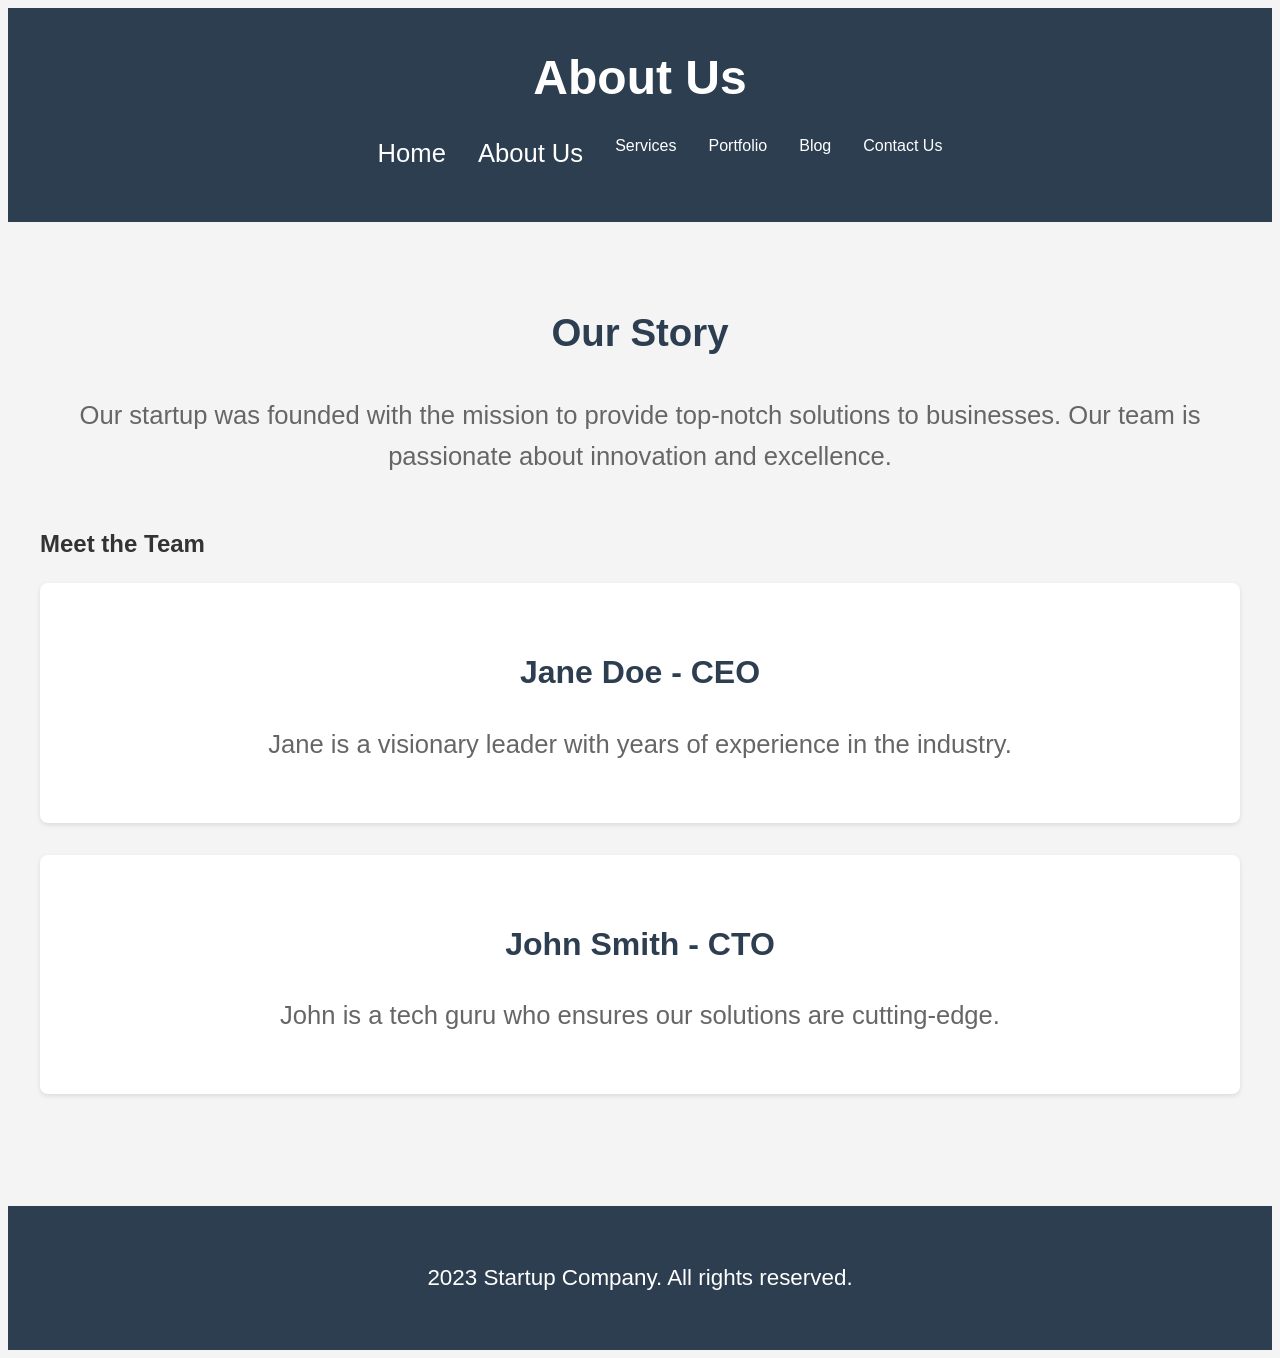
==== src/about-us.html @ 15a6e271 "add about-us.html and about-us.css for about-us-page" ====
<!DOCTYPE html>
<html lang="en">
<head>
    <meta charset="UTF-8">
    <meta name="viewport" content="width=device-width, initial-scale=1.0">
    <meta name="description" content="Learn more about our startup company, our values, and our team.">
    <title>About Us | Startup Website</title>
    <link rel="stylesheet" href="../styles/about-us.css">
</head>
<body>
    <header class="main-header">
        <h1>About Us</h1>
        <nav class="main-nav">
            <ul>
                <li><a href="../src/index.html">Home</a></li>
                <li><a href="../src/about-us.html">About Us</a></li>
                <li>Services</li>
                <li>Portfolio</li>
                <li>Blog</li>
                <li>Contact Us</li>
            </ul>
        </nav>
    </header>
    <main class="content-wrapper">
        <section class="about-intro">
            <h2>Our Story</h2>
            <p>Our startup was founded with the mission to provide top-notch solutions to businesses. Our team is passionate about innovation and excellence.</p>
        </section>
        <section class="team">
            <h2>Meet the Team</h2>
            <div class="team-member">
                <h3>Jane Doe - CEO</h3>
                <p>Jane is a visionary leader with years of experience in the industry.</p>
            </div>
            <div class="team-member">
                <h3>John Smith - CTO</h3>
                <p>John is a tech guru who ensures our solutions are cutting-edge.</p>
            </div>
            <!-- Add more team members as needed -->
        </section>
    </main>
    <footer class="main-footer">
        <p> 2023 Startup Company. All rights reserved.</p>
    </footer>
</body>
</html>
---- styles/about-us.css ----
body {
    font-family: Arial, sans-serif;
    background-color: #f4f4f4;
    color: #333;
    line-height: 1.6;
}

main {
    max-width: 1200px;
    margin: 0 auto;
    padding: 2rem;
}

/* Header Styles */
.main-header {
    background-color: #2c3e50;
    color: white;
    padding: 2rem;
    text-align: center;
}

.main-header h1 {
    font-size: 3rem;
    margin: 0;
}

.main-nav ul {
    list-style: none;
    display: flex;
    justify-content: center;
    gap: 2rem;
}

.main-nav a {
    color: white;
    text-decoration: none;
    font-size: 1.6rem;
}

.main-nav a:hover {
    text-decoration: underline;
}

/* About Intro Section Styles */
.about-intro {
    text-align: center;
    margin: 3rem 0;
}

.about-intro h2 {
    font-size: 2.4rem;
    color: #2c3e50;
}

.about-intro p {
    font-size: 1.6rem;
    color: #666;
}

/* Team Section Styles */
.team {
    margin-top: 3rem;
}

.team-member {
    background-color: white;
    border-radius: 8px;
    box-shadow: 0 2px 5px rgba(0, 0, 0, 0.1);
    padding: 2rem;
    margin-bottom: 2rem;
    text-align: center;
}

.team-member h3 {
    font-size: 2rem;
    color: #2c3e50;
    margin-bottom: 0.5rem;
}

.team-member p {
    font-size: 1.6rem;
    color: #666;
}

/* Footer Styles */
.main-footer {
    background-color: #2c3e50;
    color: white;
    text-align: center;
    padding: 2rem;
    margin-top: 3rem;
}

.main-footer p {
    font-size: 1.4rem;
}

/* Responsive Design */
@media screen and (max-width: 768px) {
    .main-header h1 {
        font-size: 2.4rem;
    }

    .main-nav ul {
        flex-direction: column;
        gap: 1rem;
    }

    .about-intro {
        padding: 1rem;
    }

    .team-member {
        padding: 1.5rem;
    }

    .team-member h3 {
        font-size: 1.8rem;
    }

    .team-member p {
        font-size: 1.4rem;
    }
}
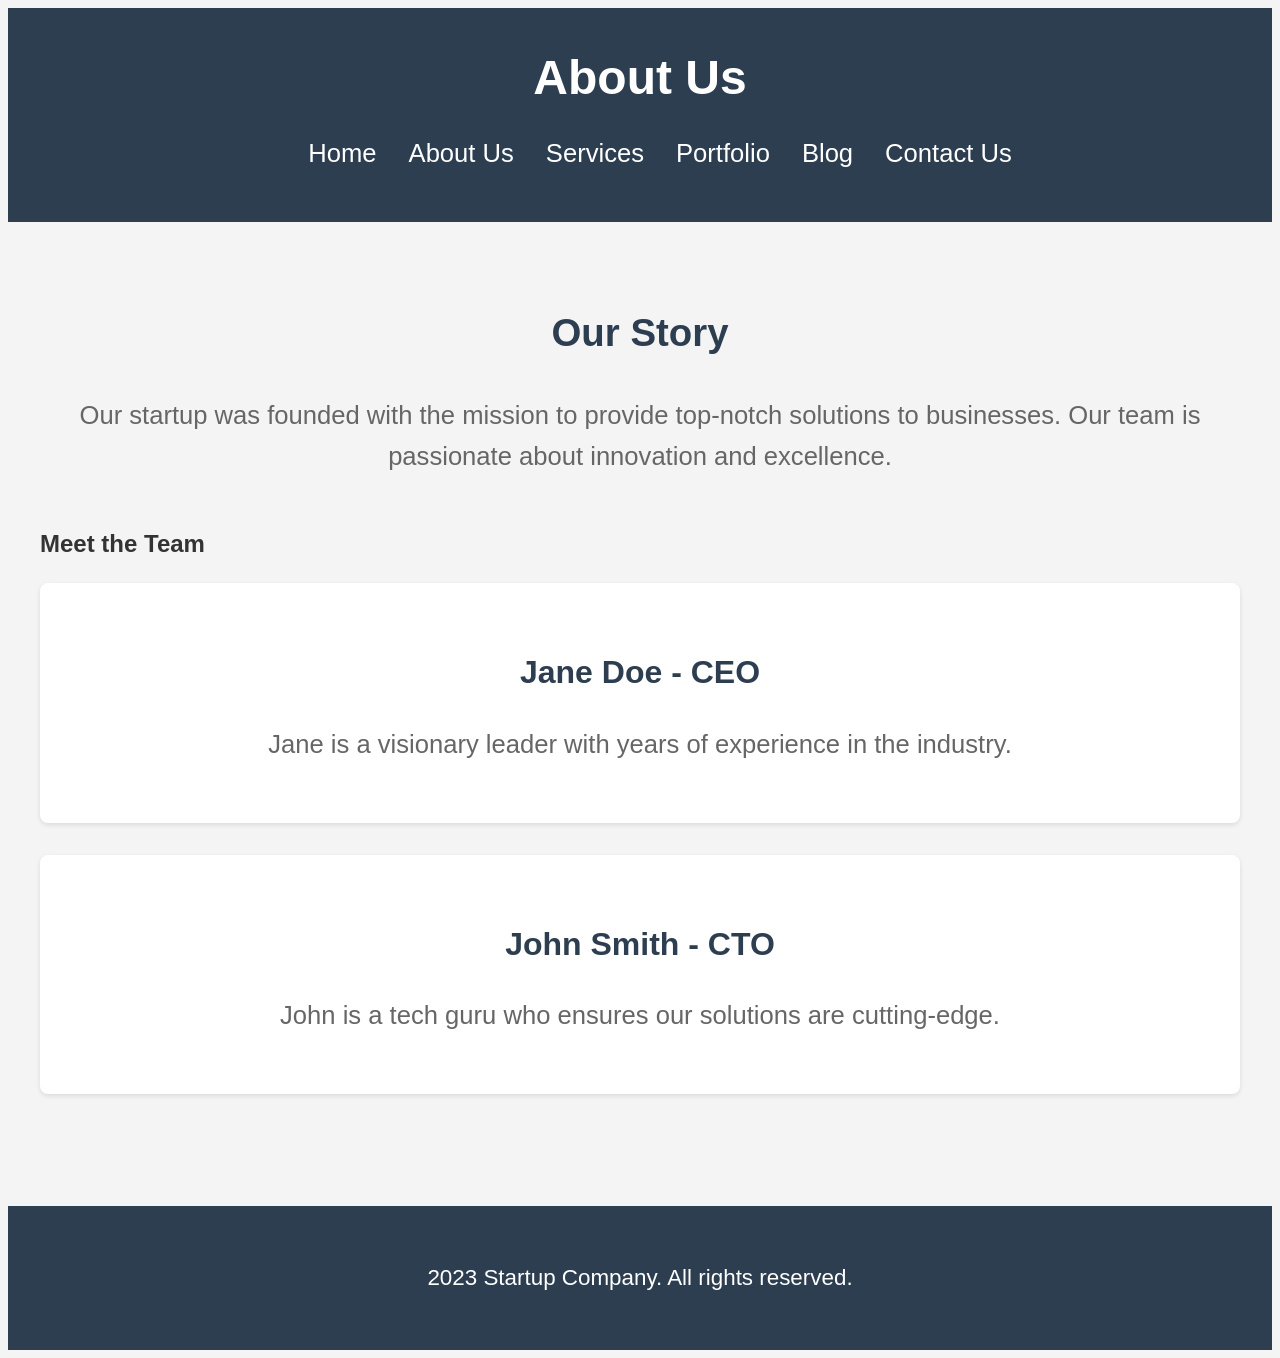
==== commit b72239ca: "initial release" ====
--- a/src/about-us.html
+++ b/src/about-us.html
@@ -14,10 +14,10 @@
             <ul>
                 <li><a href="../src/index.html">Home</a></li>
                 <li><a href="../src/about-us.html">About Us</a></li>
-                <li>Services</li>
-                <li>Portfolio</li>
-                <li>Blog</li>
-                <li>Contact Us</li>
+                <li><a href="../src/services.html">Services</a></li>
+                <li><a href="../src/portfolio-page.html">Portfolio</a></li>
+                <li><a href="../src/blog-page.html">Blog</a></li>
+                <li><a href="../src/Contactus.html">Contact Us</a></li>
             </ul>
         </nav>
     </header>
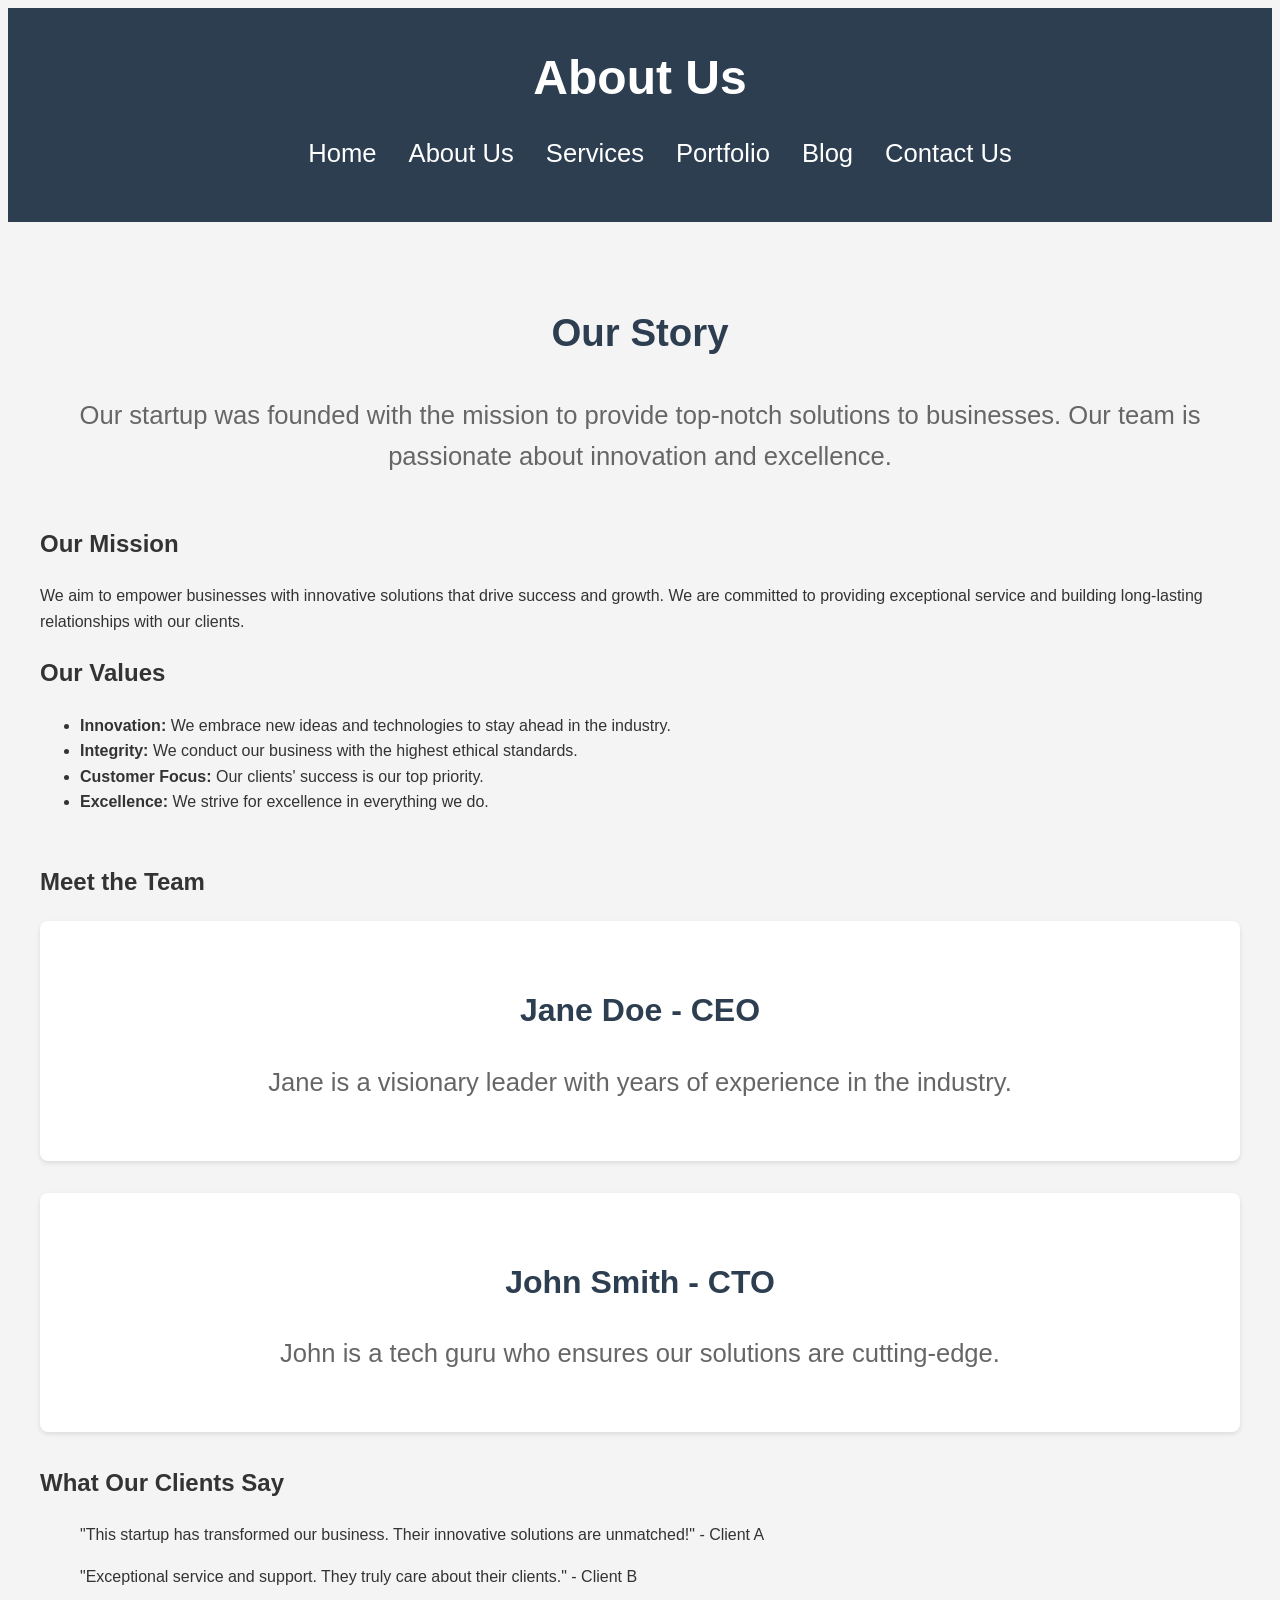
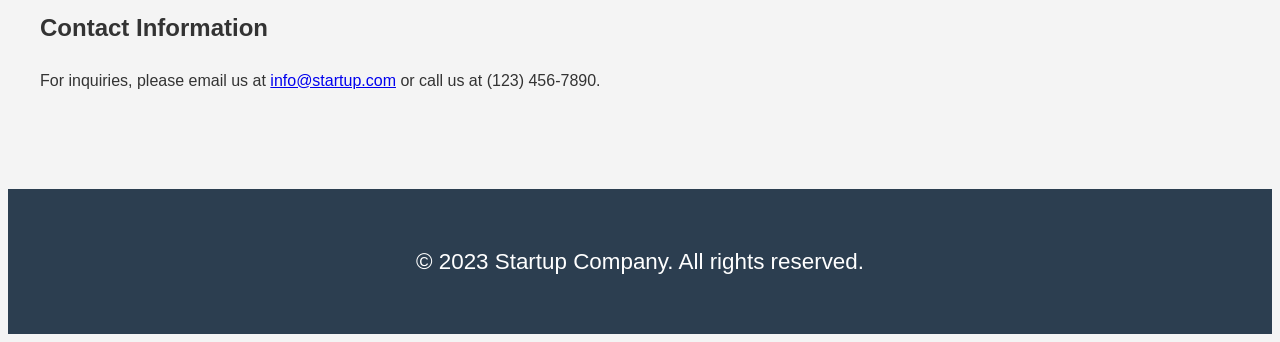
==== commit 3d79f852: "fix issue in index.html" ====
--- a/src/about-us.html
+++ b/src/about-us.html
@@ -26,6 +26,19 @@
             <h2>Our Story</h2>
             <p>Our startup was founded with the mission to provide top-notch solutions to businesses. Our team is passionate about innovation and excellence.</p>
         </section>
+        <section class="mission">
+            <h2>Our Mission</h2>
+            <p>We aim to empower businesses with innovative solutions that drive success and growth. We are committed to providing exceptional service and building long-lasting relationships with our clients.</p>
+        </section>
+        <section class="values">
+            <h2>Our Values</h2>
+            <ul>
+                <li><strong>Innovation:</strong> We embrace new ideas and technologies to stay ahead in the industry.</li>
+                <li><strong>Integrity:</strong> We conduct our business with the highest ethical standards.</li>
+                <li><strong>Customer Focus:</strong> Our clients' success is our top priority.</li>
+                <li><strong>Excellence:</strong> We strive for excellence in everything we do.</li>
+            </ul>
+        </section>
         <section class="team">
             <h2>Meet the Team</h2>
             <div class="team-member">
@@ -38,9 +51,22 @@
             </div>
             <!-- Add more team members as needed -->
         </section>
+        <section class="testimonials">
+            <h2>What Our Clients Say</h2>
+            <blockquote>
+                <p>"This startup has transformed our business. Their innovative solutions are unmatched!" - Client A</p>
+            </blockquote>
+            <blockquote>
+                <p>"Exceptional service and support. They truly care about their clients." - Client B</p>
+            </blockquote>
+        </section>
+        <section class="contact-info">
+            <h2>Contact Information</h2>
+            <p>For inquiries, please email us at <a href="mailto:info@startup.com">info@startup.com</a> or call us at (123) 456-7890.</p>
+        </section>
     </main>
     <footer class="main-footer">
-        <p> 2023 Startup Company. All rights reserved.</p>
+        <p>&copy; 2023 Startup Company. All rights reserved.</p>
     </footer>
 </body>
 </html>
